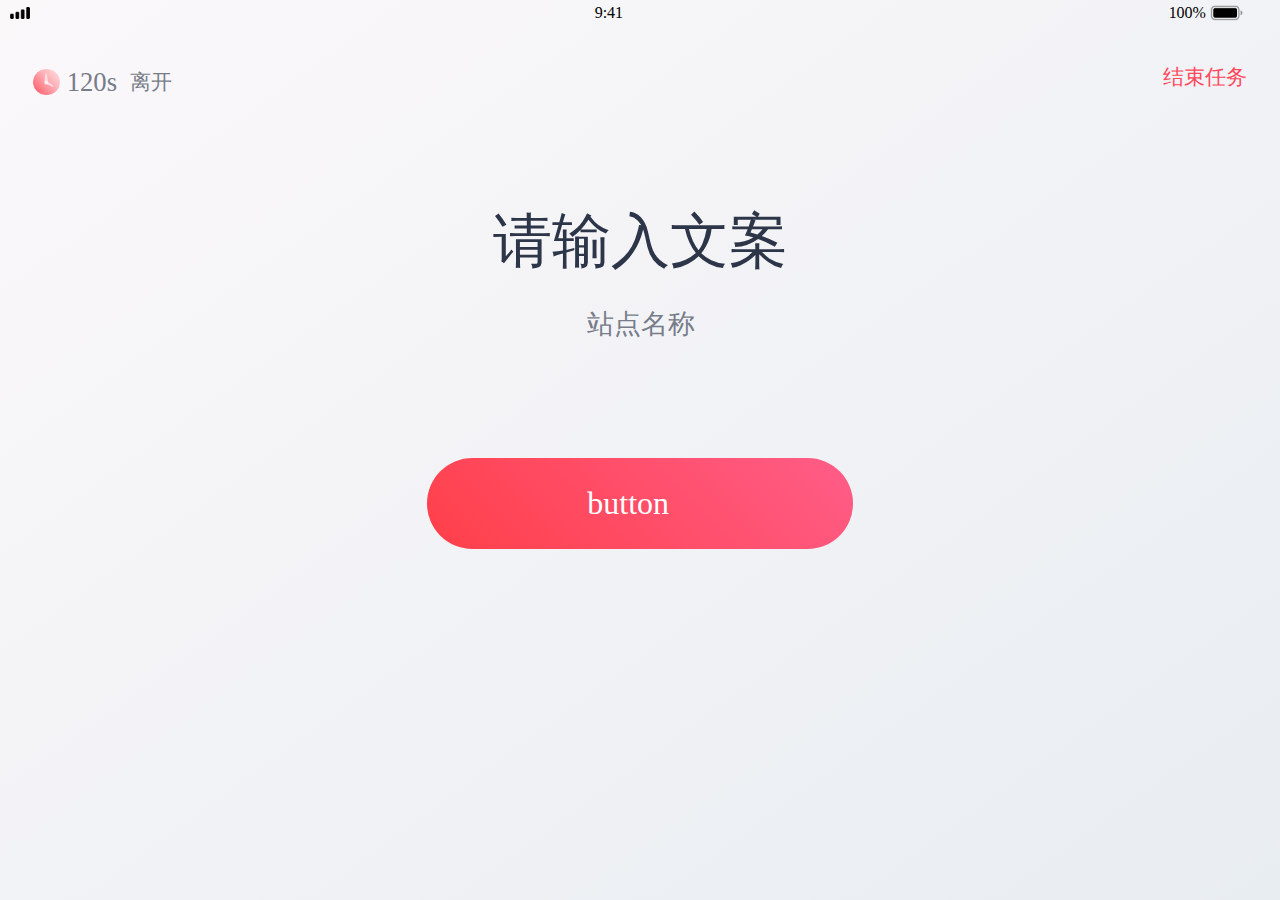
==== onekey/index.html @ ca23c2f2 "移动适配" ====
<!DOCTYPE html>
<html lang="en">

<head>
  <meta charset="UTF-8" />
  <meta name="viewport" content="width=device-width, initial-scale=1.0" />
  <title>Document</title>
  <link rel="stylesheet" type="text/css" href="./common.css" />
  <link rel="stylesheet" type="text/css" href="./index-rem.css" />
  <script src="rem.js"></script>
  <script src="index.js"></script>
</head>

<body>
  <div class="page flex-col">
    <div class="section1 flex-col">
      <div class="outer1 flex-row">
        <img class="label1" referrerpolicy="no-referrer"
          src="./img/SketchPnge4b7cc799442864cb5fee524f0722122ab01ce4948ada8485a64a5e8ca81f156.png" />
        <span class="word1">9:41</span>
        <span class="txt1">100%</span>
        <img class="img1" referrerpolicy="no-referrer"
          src="./img/SketchPngde61ab331a10d19938e008cd5497ed9cc4dcc91d0419691ee23a799ddc207321.png" />
      </div>
      <div class="outer2 flex-row">
        <img class="label3" referrerpolicy="no-referrer"
          src="./img/SketchPng3b69443a77db608a36a65ebf9a57103650b5661c7e7b0fa2c7e8e52ae09ddcb2.png" />
        <span class="word2" id="timeout">120s</span>
        <span class="word3">离开</span>
        <span class="txt2" id="cancel">结束任务</span>
      </div>
      <div class="outer4 flex-row"><span class="info1" id="title">请输入文案</span></div>
      <div class="outer5 flex-row"><span class="word4" id="subtitle">站点名称</span></div>
      <div class="outer6 flex-row">
        <div class="submit flex-col" id="submit"><span class="word5" id="btntext">button</span></div>
      </div>
    </div>
  </div>
</body>

</html>
---- onekey/common.css ----
html,
body {
  margin: 0;
  width: 100%;
  height: 100%;
  background: linear-gradient(144deg, #fbf8fa 0%, #E8EDF1 100%);
  user-select: none;
}

body * {
  box-sizing: border-box;
  flex-shrink: 0;
}

body {
  font-family: PingFangSC-Regular, Roboto, Helvetica Neue, Helvetica, Tahoma,
    Arial, PingFang SC-Light, Microsoft YaHei;
}

button {
  margin: 0;
  padding: 0;
  border: 1px solid transparent;
  outline: none;
  background-color: transparent;
}

button:active {
  opacity: 0.6;
}

.flex-col {
  display: flex;
  flex-direction: column;
}

.flex-row {
  display: flex;
  flex-direction: row;
}
---- onekey/index-rem.css ----
.page {
  z-index: 1;
  position: relative;
  width: 100%;
  height: 100%;
  overflow: hidden;
}

.section1 {
  z-index: 2;
  height: 100%;
  background: linear-gradient(144deg, #fbf8fa 0%, #E8EDF1 100%);
  width: 100%;
}

.outer1 {
  z-index: auto;
  width: 19.0rem;
  height: 0.3rem;
  margin: 0.05rem 0 0 0.1rem;
}

.label1 {
  z-index: 22;
  width: 0.4rem;
  height: 0.3rem;
}

.label2 {
  z-index: 20;
  width: 0.4rem;
  height: 0.3rem;
  margin-left: 0.05rem;
}

.word1 {
  z-index: 19;
  width: 0.45rem;
  height: 0.28rem;
  display: block;
  overflow-wrap: break-word;
  color: rgba(0, 0, 0, 1);
  font-size: 0.24rem;
  letter-spacing: -0.479999989271163.94rem;
  font-family: Roboto-Regular;
  white-space: nowrap;
  line-height: 0.28rem;
  text-align: left;
  margin: 0.01rem 0 0 8.42rem;
}

.txt1 {
  z-index: 18;
  width: 0.5700000000000001rem;
  height: 0.28rem;
  display: block;
  overflow-wrap: break-word;
  color: rgba(0, 0, 0, 1);
  font-size: 0.24rem;
  letter-spacing: -0.479999989271163.94rem;
  font-family: Roboto-Regular;
  white-space: nowrap;
  line-height: 0.28rem;
  text-align: left;
  margin: 0.01rem 0 0 8.16rem;
}

.img1 {
  z-index: 11;
  width: 0.5rem;
  height: 0.3rem;
  margin-left: 0.05rem;
}

.outer2 {
  z-index: auto;
  width: 18.2rem;
  height: 0.47000000000000003rem;
  margin: 0.65rem 0 0 0.5rem;
}

.label3 {
  z-index: 35;
  width: 0.4rem;
  height: 0.4rem;
  margin-top: 0.03rem;
}

.word2 {
  z-index: 34;
  width: 0.89rem;
  height: 0.47000000000000003rem;
  display: block;
  overflow-wrap: break-word;
  color: rgba(119, 124, 138, 1);
  font-size: 0.4rem;
  font-family: Roboto-Regular;
  white-space: nowrap;
  line-height: 0.47000000000000003rem;
  text-align: left;
  margin-left: 0.1rem;
}

.word3 {
  z-index: 40;
  width: 0.64rem;
  height: 0.32rem;
  display: block;
  overflow-wrap: break-word;
  color: rgba(119, 124, 138, 1);
  font-size: 0.32rem;
  font-family: SourceHanSansCN-Normal;
  white-space: nowrap;
  line-height: 0.32rem;
  text-align: center;
  margin: 0.08rem 0 0 0.05rem;
}

.txt2 {
  z-index: 31;
  width: 1.28rem;
  height: 0.32rem;
  display: block;
  overflow-wrap: break-word;
  color: rgba(255, 72, 91, 1);
  font-size: 0.32rem;
  font-family: SourceHanSansCN-Regular;
  white-space: nowrap;
  line-height: 0.32rem;
  text-align: right;
  margin-left: 14.84rem;
}

.outer3 {
  z-index: auto;
  width: 1.28rem;
  height: 0.01rem;
  margin-left: 17.42rem;
}

.outer4 {
  z-index: auto;
  width: 4.4rem;
  height: 0.88rem;
  margin: 1.72rem 0 0 7.4rem;
}

.info1 {
  z-index: 5;
  width: 4.4rem;
  height: 0.88rem;
  display: block;
  overflow-wrap: break-word;
  color: rgba(45, 53, 72, 1);
  font-size: 0.88rem;
  font-family: SourceHanSansCN-Medium;
  white-space: nowrap;
  line-height: 0.88rem;
  text-align: center;
}

.outer5 {
  z-index: auto;
  width: 1.6rem;
  height: 0.4rem;
  margin: 0.6rem 0 0 8.8rem;
}

.word4 {
  z-index: 4;
  width: 1.6rem;
  height: 0.4rem;
  display: block;
  overflow-wrap: break-word;
  color: rgba(119, 124, 138, 1);
  font-size: 0.4rem;
  font-family: SourceHanSansCN-Normal;
  white-space: nowrap;
  line-height: 0.4rem;
  text-align: center;
}

.outer6 {
  z-index: auto;
  width: 6.4rem;
  height: 1.36rem;
  margin: 1.8rem 0 0 6.4rem;
}

.submit {
	width: 6.4rem;
	height: 1.36rem;
	background: linear-gradient(225deg, #FF5D88 0%, #FF3F49 100%);
	border-radius: 88px;
	margin: 0 0 9% 0;
	display: flex;
	align-items: center;
	justify-content: center;
}

.word5 {
  z-index: 8;
  width: 1.58rem;
  height: 0.48rem;
  display: block;
  overflow-wrap: break-word;
  color: rgba(255, 255, 255, 1);
  font-size: 0.48rem;
  font-family: SourceHanSansCN-Medium;
  white-space: nowrap;
  line-height: 0.48rem;
  text-align: left;
}
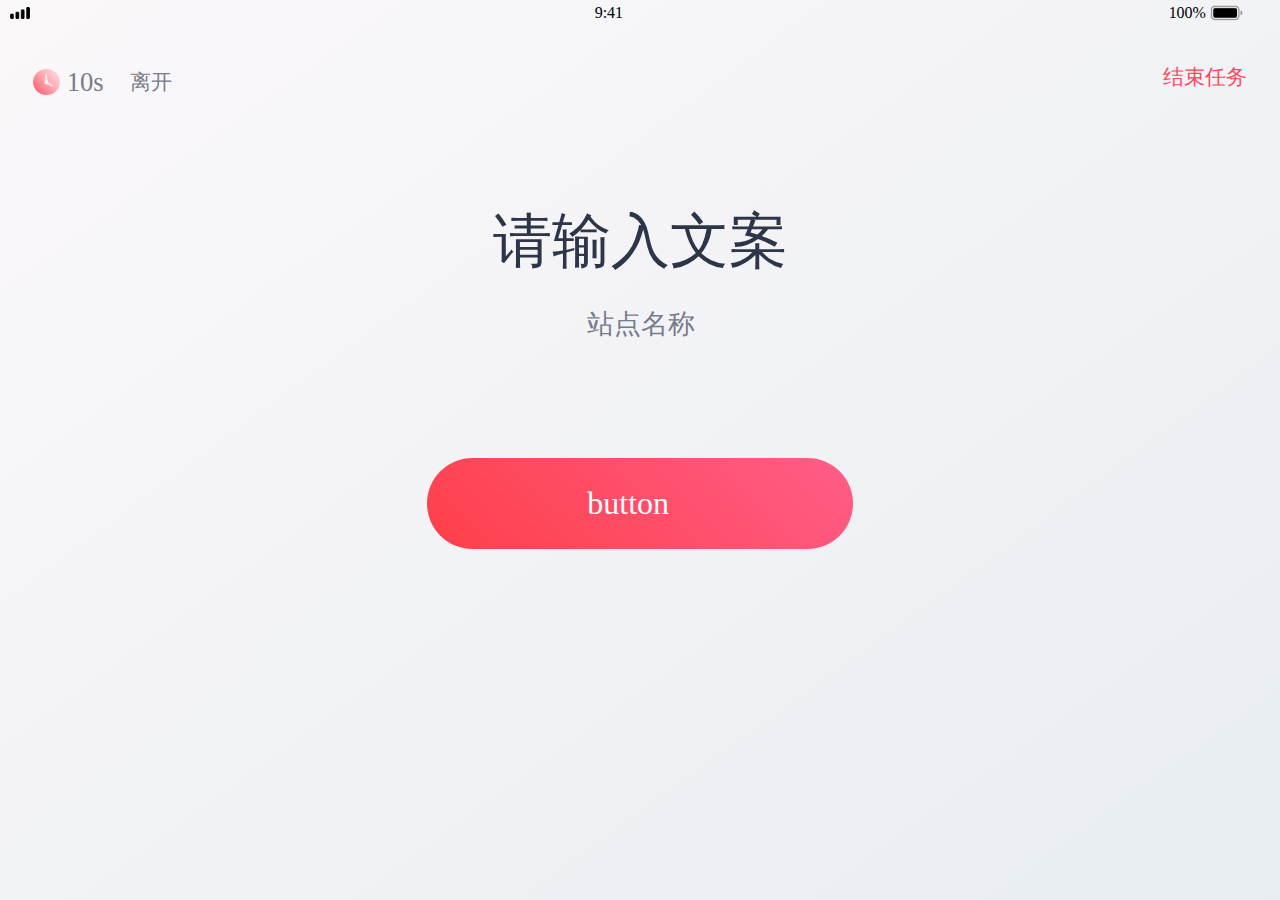
==== commit 31493a4a: "h5+comp" ====
--- a/onekey/index.html
+++ b/onekey/index.html
@@ -25,7 +25,7 @@
       <div class="outer2 flex-row">
         <img class="label3" referrerpolicy="no-referrer"
           src="./img/SketchPng3b69443a77db608a36a65ebf9a57103650b5661c7e7b0fa2c7e8e52ae09ddcb2.png" />
-        <span class="word2" id="timeout">120s</span>
+        <span class="word2" id="timeout">10s</span>
         <span class="word3">离开</span>
         <span class="txt2" id="cancel">结束任务</span>
       </div>
